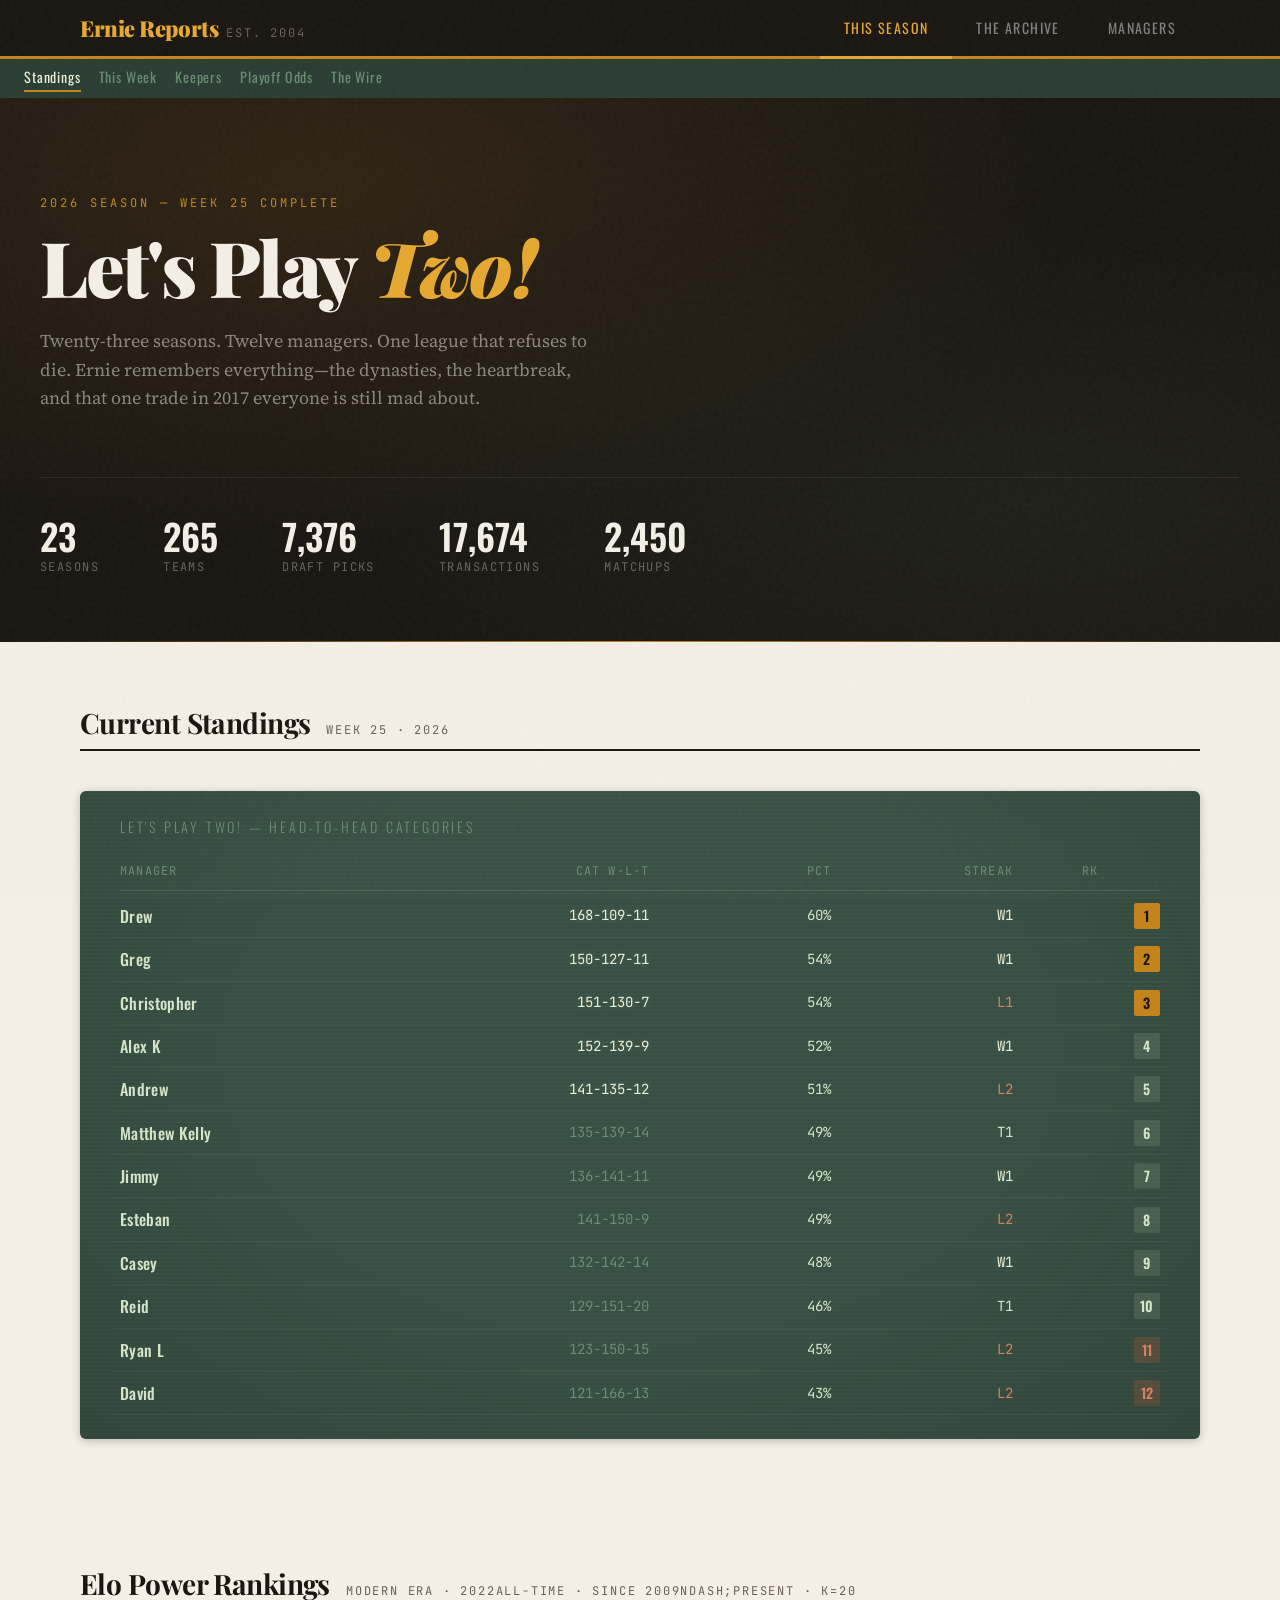
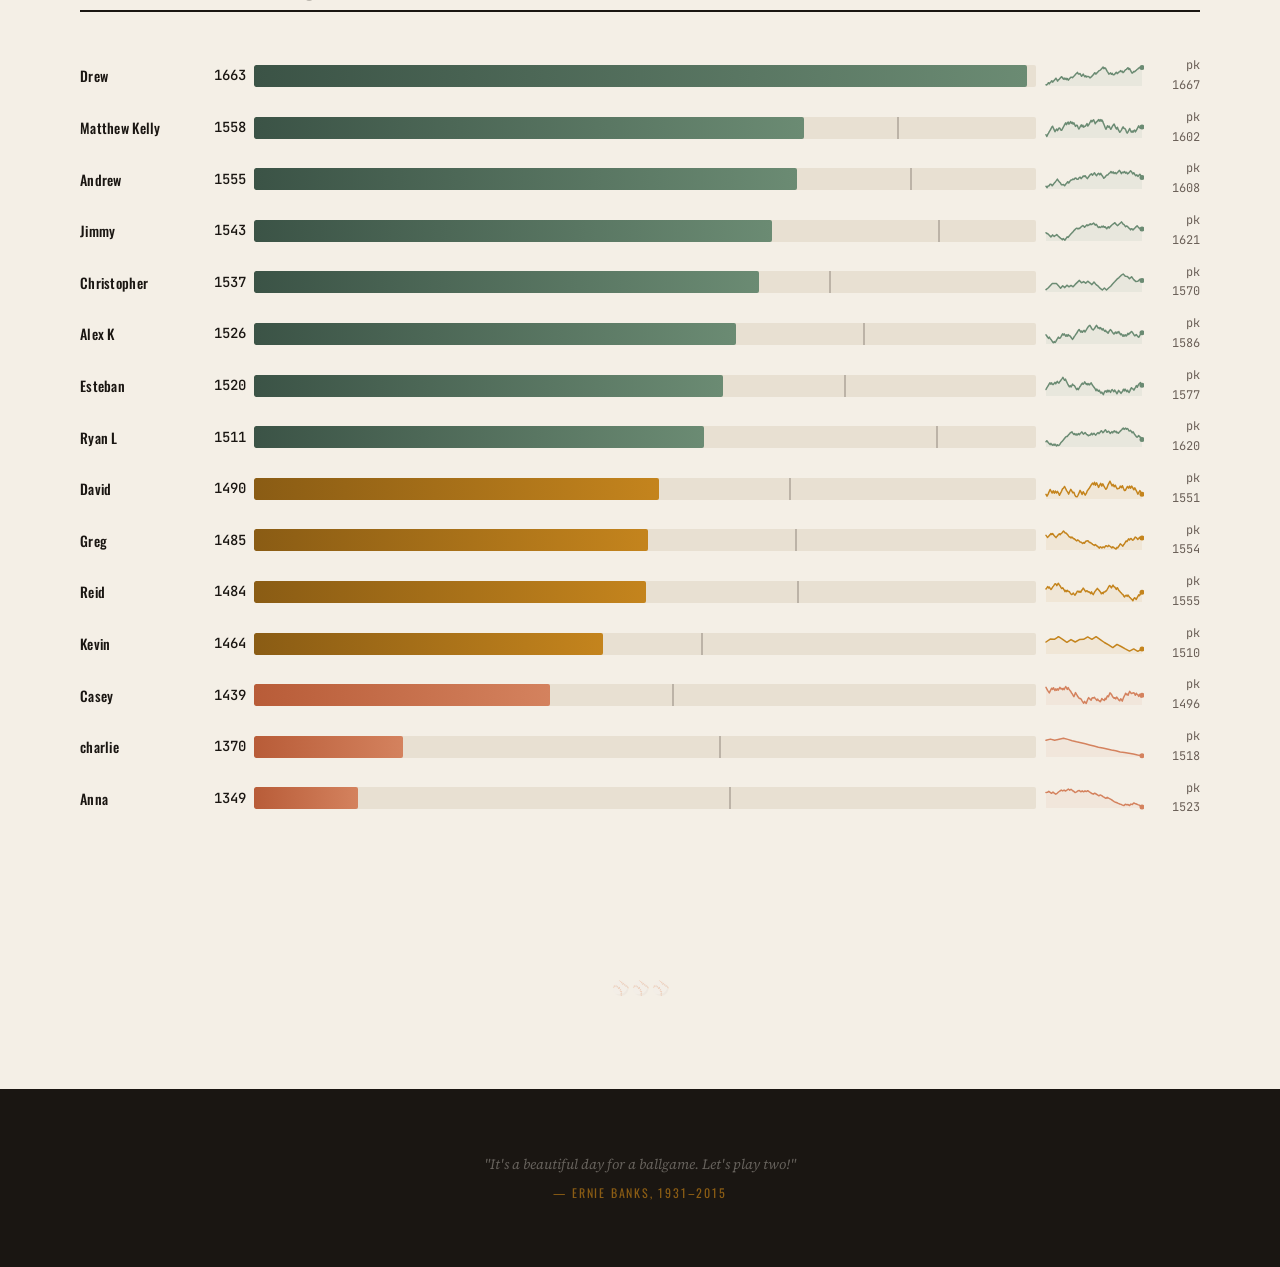
==== index.html @ 8040cefd "week 25 update — championship finale dispatch, final odds, keepers refresh Co-Authored-By: Claude Fa" ====
<!DOCTYPE html>
<html lang="en">
<head>
<meta charset="UTF-8">
<meta name="viewport" content="width=device-width, initial-scale=1.0">
<title>Ernie Reports — Let's Play Two!</title>
<meta name="description" content="Historical analytics and weekly coverage for the Let's Play Two! fantasy baseball league. Est. 2004.">

<!-- Fonts -->
<link rel="preconnect" href="https://fonts.googleapis.com">
<link rel="preconnect" href="https://fonts.gstatic.com" crossorigin>
<link href="https://fonts.googleapis.com/css2?family=Playfair+Display:ital,wght@0,400;0,700;0,900;1,400&family=Source+Serif+4:ital,opsz,wght@0,8..60,300;0,8..60,400;0,8..60,600;1,8..60,400&family=JetBrains+Mono:wght@300;400;500&family=Oswald:wght@300;400;500;600&display=swap" rel="stylesheet">

<!-- Styles -->
<link rel="stylesheet" href="src/css/tokens.css?v=202609202236">
<link rel="stylesheet" href="src/css/layout.css?v=202609202236">
<link rel="stylesheet" href="src/css/components.css?v=202609202236">

<!-- Data (auto-generated by: python -m src.cli export) -->
<script src="src/data/data.js?v=202609202236"></script>
<script src="src/data/keepers.js?v=202609202236"></script>
</head>
<body>

<!-- ════════════════════════════════════════════════════════
     NAVIGATION
     ════════════════════════════════════════════════════════ -->
<nav class="masthead">
  <div class="masthead-inner">
    <div class="masthead-brand">
      <span class="logo">Ernie Reports</span>
      <span class="byline">Est. 2004</span>
    </div>
    <div class="masthead-nav" id="section-nav">
      <a data-section="season" class="nav-section">This Season</a>
      <a data-section="archive" class="nav-section">The Archive</a>
      <a data-section="managers" class="nav-section">Managers</a>
    </div>
    <button class="hamburger" id="hamburger" aria-label="Menu">
      <span></span><span></span><span></span>
    </button>
  </div>
</nav>
<div class="subnav" id="subnav" style="background:var(--board-dark,#2A3D32);padding:6px 24px;display:flex;gap:18px;flex-wrap:wrap"></div>


<!-- ════════════════════════════════════════════════════════
     PAGE: HOME
     ════════════════════════════════════════════════════════ -->
<div id="page-home">

  <section class="hero">
    <div class="hero-inner">
      <div class="hero-eyebrow" id="hero-eyebrow">2026 Season</div>
      <h1 class="hero-title">Let's Play <em>Two!</em></h1>
      <p class="hero-subtitle">
        Twenty-three seasons. Twelve managers. One league that refuses to die.
        Ernie remembers everything&mdash;the dynasties, the heartbreak, and that
        one trade in 2017 everyone is still mad about.
      </p>
      <div class="hero-stats-strip">
        <div class="hero-stat">
          <div class="hero-stat-value" id="hero-stat-seasons">—</div>
          <div class="hero-stat-label">Seasons</div>
        </div>
        <div class="hero-stat">
          <div class="hero-stat-value" id="hero-stat-teams">—</div>
          <div class="hero-stat-label">Teams</div>
        </div>
        <div class="hero-stat">
          <div class="hero-stat-value" id="hero-stat-picks">—</div>
          <div class="hero-stat-label">Draft Picks</div>
        </div>
        <div class="hero-stat">
          <div class="hero-stat-value" id="hero-stat-txns">—</div>
          <div class="hero-stat-label">Transactions</div>
        </div>
        <div class="hero-stat">
          <div class="hero-stat-value" id="hero-stat-matchups">—</div>
          <div class="hero-stat-label">Matchups</div>
        </div>
      </div>
    </div>
  </section>

  <!-- Standings Scoreboard -->
  <section class="section animate-in">
    <div class="section-header">
      <h2 class="section-title">Current Standings</h2>
      <span class="section-subtitle" id="standings-subtitle">Loading...</span>
    </div>
    <div class="scoreboard">
      <div class="scoreboard-title">Let's Play Two! &mdash; Head-to-Head Categories</div>
      <div class="scoreboard-row cols-5 header">
        <span>Manager</span>
        <span style="text-align:right">Cat W-L-T</span>
        <span style="text-align:right">Pct</span>
        <span style="text-align:right">Streak</span>
        <span style="text-align:center">Rk</span>
      </div>
      <div id="standings-body"></div>
    </div>
  </section>

  <!-- Elo Power Rankings -->
  <section class="section animate-in">
    <div class="section-header">
      <h2 class="section-title">Elo Power Rankings</h2>
      <span class="section-subtitle">Modern Era &middot; 2022<span class="section-subtitle">All-Time &middot; Since 2009</span>ndash;Present &middot; K=20</span>
    </div>
    <div class="elo-timeline stagger" id="elo-body"></div>
  </section>

  <hr class="divider ornate">
</div>


<!-- ════════════════════════════════════════════════════════
     PAGE: MANAGERS
     ════════════════════════════════════════════════════════ -->
<div id="page-managers" style="display:none">
  <!-- rebuilt 2026-08: careers + rivalry grid, no composite grading -->
  <section class="section">
    <div class="section-header">
      <h2 class="section-title">Manager Profiles</h2>
      <span class="section-subtitle">Careers &amp; Rivalries &middot; Est. 2004</span>
    </div>
    <div class="manager-grid stagger" id="managers-grid"></div>
  </section>
</div>


<!-- ════════════════════════════════════════════════════════
     PAGE: MATCHUPS
     ════════════════════════════════════════════════════════ -->
<div id="page-keepers" style="display:none">
  <section class="section">
    <div class="section-header">
      <h2 class="section-title">Keeper Status</h2>
      <span class="section-subtitle" id="keepers-subtitle">2027 Outlook</span>
    </div>
    <p style="max-width:680px;color:var(--ink-muted);margin-bottom:var(--space-md)">
      Every rostered player's keeper contract for 2027 &mdash; price, origin, and the
      last year he can be kept. Rules: draft contracts run three years, in-season
      waiver claims one more year at the winning bid, and status travels with the
      player. <a id="keepers-download" href="downloads/LPT-Keeper-Status-2026.xlsx"
      style="color:var(--board)">Download the spreadsheet</a>.
    </p>
    <div id="keepers-filter" style="display:flex;gap:8px;flex-wrap:wrap;margin-bottom:var(--space-md)"></div>
    <div id="keepers-body"></div>
  </section>
</div>

<div id="page-matchups" style="display:none">
  <section class="section">
    <div class="section-header">
      <h2 class="section-title">Weekly Matchups</h2>
      <span class="section-subtitle" id="matchups-subtitle">Loading...</span>
    </div>
    <div class="matchup-stack" id="matchups-body"></div>
  </section>
</div>


<!-- ════════════════════════════════════════════════════════
     PAGE: DRAFT ROOM
     ════════════════════════════════════════════════════════ -->
<div id="page-draft" style="display:none">
  <section class="section">
    <div class="section-header">
      <h2 class="section-title">Draft Room</h2>
      <span class="section-subtitle">
        <select id="draft-year-select" style="font-family:var(--font-mono);font-size:var(--text-xs);
          background:var(--parchment);border:1px solid var(--parchment-deep);padding:2px 6px;
          border-radius:var(--radius);color:var(--ink-muted)"></select>
      </span>
    </div>
    <div id="draft-body"></div>
  </section>
</div>


<!-- ════════════════════════════════════════════════════════
     PAGE: SEASON REPLAY
     ════════════════════════════════════════════════════════ -->
<div id="page-replay" style="display:none">
  <section class="section">
    <div class="section-header">
      <h2 class="section-title">Season Replay</h2>
      <span class="section-subtitle">
        <select id="replay-year-select" style="font-family:var(--font-mono);font-size:var(--text-xs);
          background:var(--parchment);border:1px solid var(--parchment-deep);padding:2px 6px;
          border-radius:var(--radius);color:var(--ink-muted)"></select>
      </span>
    </div>

    <!-- Playback controls -->
    <div style="display:flex;align-items:center;gap:var(--space-md);margin-bottom:var(--space-lg)">
      <button id="replay-play" style="font-family:var(--font-stat);font-size:var(--text-sm);
        padding:var(--space-sm) var(--space-lg);background:var(--board);color:var(--board-text);
        border:none;border-radius:var(--radius);cursor:pointer;letter-spacing:0.05em">&#9654; Play</button>
      <button id="replay-reset" style="font-family:var(--font-stat);font-size:var(--text-sm);
        padding:var(--space-sm) var(--space-lg);background:var(--parchment-deep);color:var(--ink-muted);
        border:none;border-radius:var(--radius);cursor:pointer;letter-spacing:0.05em">&#8634; Reset</button>
      <span id="replay-week-label" style="font-family:var(--font-mono);font-size:var(--text-xs);color:var(--ink-muted)">Week 1</span>
      <div style="flex:1;height:4px;background:var(--parchment-deep);border-radius:99px;overflow:hidden">
        <div id="replay-progress" style="height:100%;width:0%;background:var(--amber);border-radius:99px;transition:width 0.3s ease"></div>
      </div>
    </div>

    <div id="replay-body"></div>
  </section>
</div>


<!-- ════════════════════════════════════════════════════════
     PAGE: POWER RANKINGS
     ════════════════════════════════════════════════════════ -->
<div id="page-power" style="display:none">
  <section class="section">
    <div class="section-header">
      <h2 class="section-title">Power Rankings</h2>
      <span class="section-subtitle">All-Time Composite</span>
    </div>
    <div class="two-col">
      <div id="power-body"></div>
      <div>
        <div class="scoreboard" style="position:sticky;top:80px" id="power-records-wrapper">
          <div class="scoreboard-title">All-Time Records</div>
          <div id="power-records"></div>
        </div>
      </div>
    </div>
  </section>
</div>


<!-- ════════════════════════════════════════════════════════
     PAGE: THE WIRE
     ════════════════════════════════════════════════════════ -->
<div id="page-wire" style="display:none">
  <section class="section">
    <div class="section-header">
      <h2 class="section-title">The Wire</h2>
      <span class="section-subtitle">Transaction Activity</span>
    </div>
    <div id="wire-body"></div>
  </section>
</div>


<!-- ════════════════════════════════════════════════════════
     PAGE: NEWSLETTER
     ════════════════════════════════════════════════════════ -->
<div id="page-newsletter" style="display:none">
  <section class="section">
    <div class="section-header">
      <h2 class="section-title">The Newsletter</h2>
      <span class="section-subtitle">Ernie's Column</span>
    </div>
    <div style="display:grid;grid-template-columns:220px 1fr;gap:var(--space-xl)">
      <!-- Archive sidebar -->
      <div style="border-right:1px solid var(--parchment-deep);padding-right:var(--space-md)">
        <div style="font-family:var(--font-mono);font-size:var(--text-xs);text-transform:uppercase;
          letter-spacing:0.15em;color:var(--ink-muted);margin-bottom:var(--space-md)">Archive</div>
        <div id="newsletter-list"></div>
      </div>
      <!-- Content -->
      <div class="newsletter-card" id="newsletter-content">
        <div style="padding:var(--space-xl);color:var(--ink-muted);font-style:italic">Select a newsletter...</div>
      </div>
    </div>
  </section>
</div>


<!-- ════════════════════════════════════════════════════════
     PAGE: HISTORY
     ════════════════════════════════════════════════════════ -->
<div id="page-odds" style="display:none">
  <section class="section">
    <div class="section-header">
      <h2 class="section-title">Playoff Odds</h2>
      <span class="section-subtitle">Model S &middot; 20,000 simulations weekly</span>
    </div>
    <p style="max-width:640px;color:var(--ink-muted);margin-bottom:var(--space-md)">
      Rest-of-season Monte Carlo: each week's odds are computed from what was knowable
      that week &mdash; records to date, the real remaining schedule, and team quality
      from weekly category performances. Click legend names to highlight teams; switch
      metrics for byes, the title, and the Last Derby.
    </p>
    <iframe src="playoff-odds.html" title="Interactive playoff odds chart"
      style="width:100%;height:720px;border:1px solid var(--parchment-deep);border-radius:8px;background:#fcfcfb"></iframe>
  </section>
</div>

<div id="page-records" style="display:none">
  <section class="section">
    <div class="section-header">
      <h2 class="section-title">Records &amp; Champions</h2>
      <span class="section-subtitle">The Permanent Ledger</span>
    </div>
    <div id="records-champions"></div>
    <div class="two-col" style="margin-top:var(--space-xl)">
      <div id="records-alltime"></div>
      <div id="records-titles"></div>
    </div>
  </section>
</div>

<div id="page-history" style="display:none">
  <section class="section">
    <div class="section-header">
      <h2 class="section-title">League History</h2>
      <span class="section-subtitle">The Complete Record</span>
    </div>
    <div class="two-col">
      <div class="timeline stagger" id="history-timeline"></div>
      <div>
        <div class="scoreboard" style="position:sticky;top:80px" id="history-champs"></div>
      </div>
    </div>
  </section>
</div>


<!-- ════════════════════════════════════════════════════════
     FOOTER
     ════════════════════════════════════════════════════════ -->
<footer class="site-footer">
  <p>"It's a beautiful day for a ballgame. Let's play two!"</p>
  <span class="attribution">&mdash; Ernie Banks, 1931&ndash;2015</span>
</footer>

<!-- App Script -->
<script src="src/js/app.js?v=202609202236"></script>

</body>
</html>
---- src/css/tokens.css ----
/* ═══════════════════════════════════════════════════════════
   ERNIE REPORTS — Design Tokens

   The Wrigley Scoreboard Green
   Real paint: Benjamin Moore SC-62 "Wrigley Field Green" #4b5a51
   Screen-optimized: slightly boosted saturation to capture
   the under-the-lights feeling while keeping the authentic
   grey-green warmth of aged steel panels in Chicago weather.
   ═══════════════════════════════════════════════════════════ */

:root {
  /* ── The Wrigley Scoreboard ─────────────────────────────
     These five values define the scoreboard component.
     Everything else in the palette orbits around them. */
  --board:         #3B5346;  /* the green — screen-corrected SC-62     */
  --board-dark:    #2A3D32;  /* deep panel shadow / borders            */
  --board-text:    #D4E4C8;  /* aged white number plates               */
  --board-bright:  #E8F0D8;  /* freshly hung numbers, catches light    */
  --board-dim:     #6B8B73;  /* faded numbers, inactive, labels        */

  /* ── Ambient Palette ────────────────────────────────────
     The press box around the scoreboard: warm wood, brass
     fixtures, aged paper, stadium-light amber.             */
  --ink:           #1A1612;  /* warm near-black (body text)            */
  --ink-soft:      #3D362E;  /* secondary text                         */
  --ink-muted:     #6B6058;  /* tertiary / captions                    */
  --parchment:     #F4EFE6;  /* page background (aged paper)           */
  --parchment-deep:#E8E0D2;  /* inset backgrounds / borders            */
  --chalk:         #FEFCF6;  /* card backgrounds (baseline chalk)      */
  --amber:         #C4841D;  /* primary accent — stadium lights        */
  --amber-glow:    #E6A830;  /* hover / active accent                  */
  --amber-dim:     #8A5C14;  /* muted accent / links                   */
  --grass:         #2D6B3F;  /* wins / positive — outfield grass       */
  --grass-light:   #4A9960;  /* lighter positive                       */
  --clay:          #B85C38;  /* losses / negative — warning track      */
  --clay-light:    #D4825E;  /* lighter negative                       */

  /* ── Shadows ────────────────────────────────────────────*/
  --shadow:        rgba(26, 22, 18, 0.10);
  --shadow-md:     rgba(26, 22, 18, 0.16);
  --shadow-deep:   rgba(26, 22, 18, 0.25);

  /* ── Typography ─────────────────────────────────────────
     Display:  Playfair Display — editorial headlines
     Stat:     Oswald — scoreboard numbers, rankings
     Body:     Source Serif 4 — readable prose
     Mono:     JetBrains Mono — labels, metadata, records   */
  --font-display:  'Playfair Display', Georgia, serif;
  --font-body:     'Source Serif 4', Georgia, serif;
  --font-stat:     'Oswald', 'Impact', sans-serif;
  --font-mono:     'JetBrains Mono', 'Menlo', monospace;

  /* ── Type Scale ─────────────────────────────────────────*/
  --text-xs:    0.75rem;    /* 12px  — fine print          */
  --text-sm:    0.875rem;   /* 14px  — captions, labels    */
  --text-base:  1rem;       /* 16px  — body text           */
  --text-lg:    1.125rem;   /* 18px  — lead paragraphs     */
  --text-xl:    1.375rem;   /* 22px  — card titles         */
  --text-2xl:   1.75rem;    /* 28px  — section headers     */
  --text-3xl:   2.25rem;    /* 36px  — page titles         */
  --text-4xl:   3rem;       /* 48px  — scores, big numbers */
  --text-5xl:   4rem;       /* 64px  — hero numbers        */
  --text-hero:  clamp(3rem, 6vw, 6rem);  /* responsive hero */

  /* ── Spacing ────────────────────────────────────────────*/
  --space-2xs:  0.125rem;   /* 2px   */
  --space-xs:   0.25rem;    /* 4px   */
  --space-sm:   0.5rem;     /* 8px   */
  --space-md:   1rem;       /* 16px  */
  --space-lg:   1.5rem;     /* 24px  */
  --space-xl:   2.5rem;     /* 40px  */
  --space-2xl:  4rem;       /* 64px  */
  --space-3xl:  6rem;       /* 96px  */

  /* ── Layout ─────────────────────────────────────────────*/
  --max-width:  1200px;
  --radius:     3px;
  --radius-lg:  6px;

  /* ── Transitions ────────────────────────────────────────*/
  --ease-out:   cubic-bezier(0.22, 1, 0.36, 1);
  --ease-snap:  cubic-bezier(0.5, 0, 0, 1);
  --duration:   0.25s;
  --duration-slow: 0.6s;
}
---- src/css/layout.css ----
/* ═══════════════════════════════════════════════════════════
   ERNIE REPORTS — Layout & Navigation
   ═══════════════════════════════════════════════════════════ */

/* ── RESET ────────────────────────────────────────────────*/
*, *::before, *::after { box-sizing: border-box; margin: 0; padding: 0; }

html {
  scroll-behavior: smooth;
  -webkit-font-smoothing: antialiased;
  -moz-osx-font-smoothing: grayscale;
}

body {
  font-family: var(--font-body);
  font-size: var(--text-base);
  font-optical-sizing: auto;
  line-height: 1.65;
  color: var(--ink);
  background: var(--parchment);
  overflow-x: hidden;
}

/* Paper grain texture overlay */
body::before {
  content: '';
  position: fixed;
  inset: 0;
  background-image: url("data:image/svg+xml,%3Csvg viewBox='0 0 256 256' xmlns='http://www.w3.org/2000/svg'%3E%3Cfilter id='n'%3E%3CfeTurbulence type='fractalNoise' baseFrequency='0.85' numOctaves='4' stitchTiles='stitch'/%3E%3C/filter%3E%3Crect width='100%25' height='100%25' filter='url(%23n)' opacity='0.035'/%3E%3C/svg%3E");
  pointer-events: none;
  z-index: 9999;
}

::selection { background: var(--amber); color: var(--chalk); }

a { color: var(--amber-dim); text-decoration: none; }
a:hover { color: var(--amber); }


/* ── MASTHEAD ─────────────────────────────────────────────
   Sticky top nav. Dark bar with amber accent underline.   */

.masthead {
  position: sticky;
  top: 0;
  z-index: 100;
  background: var(--ink);
  border-bottom: 3px solid var(--amber);
}

.masthead-inner {
  max-width: var(--max-width);
  margin: 0 auto;
  padding: 0 var(--space-xl);
  display: flex;
  align-items: center;
  justify-content: space-between;
  height: 56px;
}

.masthead-brand {
  display: flex;
  align-items: baseline;
  gap: var(--space-sm);
}

.masthead-brand .logo {
  font-family: var(--font-display);
  font-weight: 900;
  font-size: var(--text-xl);
  color: var(--amber-glow);
  letter-spacing: -0.02em;
}

.masthead-brand .byline {
  font-family: var(--font-mono);
  font-size: var(--text-xs);
  color: var(--ink-muted);
  text-transform: uppercase;
  letter-spacing: 0.15em;
}

.masthead-nav {
  display: flex;
  gap: 0;
  height: 100%;
}

.masthead-nav a {
  display: flex;
  align-items: center;
  padding: 0 var(--space-lg);
  font-family: var(--font-stat);
  font-size: var(--text-sm);
  font-weight: 400;
  text-transform: uppercase;
  letter-spacing: 0.1em;
  color: rgba(255,255,255,0.45);
  border-bottom: 3px solid transparent;
  margin-bottom: -3px;
  transition: color var(--duration) ease,
              border-color var(--duration) ease;
  cursor: pointer;
  user-select: none;
}

.masthead-nav a:hover { color: rgba(255,255,255,0.8); }

.masthead-nav a.active {
  color: var(--amber-glow);
  border-bottom-color: var(--amber-glow);
}

/* League pills */
.league-toggle {
  display: flex;
  gap: 6px;
}

.league-pill {
  font-family: var(--font-mono);
  font-size: var(--text-xs);
  padding: 4px 10px;
  background: rgba(255,255,255,0.06);
  color: rgba(255,255,255,0.5);
  border: 1px solid rgba(255,255,255,0.08);
  border-radius: 99px;
  cursor: pointer;
  transition: all var(--duration) ease;
  user-select: none;
}

.league-pill:hover {
  background: rgba(255,255,255,0.12);
  color: var(--chalk);
}

.league-pill.active {
  background: var(--amber-dim);
  color: var(--amber-glow);
  border-color: var(--amber);
}


/* ── HERO ─────────────────────────────────────────────────
   Full-width dark banner. Stadium-light radial gradients.  */

.hero {
  position: relative;
  background: var(--ink);
  overflow: hidden;
  padding: var(--space-3xl) var(--space-xl) var(--space-2xl);
}

/* Stadium light glow */
.hero::before {
  content: '';
  position: absolute;
  inset: 0;
  background:
    radial-gradient(ellipse at 25% 15%, rgba(196, 132, 29, 0.12) 0%, transparent 55%),
    radial-gradient(ellipse at 80% 75%, rgba(59, 83, 70, 0.15) 0%, transparent 50%);
}

/* Bottom accent line */
.hero::after {
  content: '';
  position: absolute;
  bottom: 0; left: 0; right: 0;
  height: 1px;
  background: linear-gradient(90deg, transparent, var(--amber), transparent);
}

.hero-inner {
  position: relative;
  max-width: var(--max-width);
  margin: 0 auto;
}

.hero-eyebrow {
  font-family: var(--font-mono);
  font-size: var(--text-xs);
  text-transform: uppercase;
  letter-spacing: 0.25em;
  color: var(--amber);
  margin-bottom: var(--space-md);
}

.hero-title {
  font-family: var(--font-display);
  font-size: var(--text-hero);
  font-weight: 900;
  color: var(--parchment);
  line-height: 0.95;
  letter-spacing: -0.03em;
  margin-bottom: var(--space-lg);
}

.hero-title em {
  font-style: italic;
  color: var(--amber-glow);
}

.hero-subtitle {
  font-family: var(--font-body);
  font-size: var(--text-lg);
  color: rgba(244, 239, 230, 0.5);
  max-width: 560px;
  line-height: 1.6;
}

.hero-stats-strip {
  display: flex;
  gap: var(--space-2xl);
  margin-top: var(--space-2xl);
  padding-top: var(--space-xl);
  border-top: 1px solid rgba(255,255,255,0.07);
}

.hero-stat-value {
  font-family: var(--font-stat);
  font-size: var(--text-3xl);
  font-weight: 600;
  color: var(--parchment);
  line-height: 1;
}

.hero-stat-label {
  font-family: var(--font-mono);
  font-size: var(--text-xs);
  color: rgba(244, 239, 230, 0.35);
  text-transform: uppercase;
  letter-spacing: 0.12em;
  margin-top: var(--space-xs);
}


/* ── SECTIONS ─────────────────────────────────────────────*/

.section {
  max-width: var(--max-width);
  margin: 0 auto;
  padding: var(--space-2xl) var(--space-xl);
}

.section-header {
  display: flex;
  align-items: baseline;
  gap: var(--space-md);
  margin-bottom: var(--space-xl);
  border-bottom: 2px solid var(--ink);
  padding-bottom: var(--space-sm);
}

.section-title {
  font-family: var(--font-display);
  font-size: var(--text-2xl);
  font-weight: 700;
  letter-spacing: -0.02em;
  line-height: 1.2;
}

.section-subtitle {
  font-family: var(--font-mono);
  font-size: var(--text-xs);
  color: var(--ink-muted);
  text-transform: uppercase;
  letter-spacing: 0.15em;
}


/* ── TWO COLUMN LAYOUT ───────────────────────────────────*/

.two-col {
  display: grid;
  grid-template-columns: 1fr 1fr;
  gap: var(--space-xl);
}


/* ── DIVIDERS ─────────────────────────────────────────────*/

.divider {
  border: none;
  height: 1px;
  background: var(--parchment-deep);
  margin: var(--space-2xl) auto;
  max-width: var(--max-width);
}

.divider.ornate {
  height: auto;
  background: none;
  text-align: center;
  padding: var(--space-lg) 0;
}

.divider.ornate::before {
  content: '⚾  ⚾  ⚾';
  font-size: var(--text-sm);
  opacity: 0.2;
}


/* ── FOOTER ───────────────────────────────────────────────*/

.site-footer {
  background: var(--ink);
  padding: var(--space-2xl) var(--space-xl);
  text-align: center;
}

.site-footer p {
  font-family: var(--font-body);
  font-style: italic;
  color: rgba(244, 239, 230, 0.35);
  font-size: var(--text-sm);
  max-width: 500px;
  margin: 0 auto;
  line-height: 1.6;
}

.site-footer .attribution {
  font-family: var(--font-stat);
  font-style: normal;
  font-size: var(--text-xs);
  text-transform: uppercase;
  letter-spacing: 0.15em;
  color: var(--amber-dim);
  margin-top: var(--space-sm);
  display: block;
}


/* ── ANIMATIONS ───────────────────────────────────────────*/

@keyframes fadeSlideUp {
  from { opacity: 0; transform: translateY(16px); }
  to   { opacity: 1; transform: translateY(0); }
}

.animate-in {
  opacity: 0;
  transform: translateY(20px);
  transition: all var(--duration-slow) var(--ease-out);
}

.animate-in.visible {
  opacity: 1;
  transform: translateY(0);
}

/* Stagger children on scroll-in */
.stagger > * {
  opacity: 0;
  transform: translateY(12px);
  transition: all 0.5s var(--ease-out);
}

.stagger.visible > * { opacity: 1; transform: translateY(0); }
.stagger.visible > *:nth-child(1)  { transition-delay: 0.04s; }
.stagger.visible > *:nth-child(2)  { transition-delay: 0.08s; }
.stagger.visible > *:nth-child(3)  { transition-delay: 0.12s; }
.stagger.visible > *:nth-child(4)  { transition-delay: 0.16s; }
.stagger.visible > *:nth-child(5)  { transition-delay: 0.20s; }
.stagger.visible > *:nth-child(6)  { transition-delay: 0.24s; }
.stagger.visible > *:nth-child(7)  { transition-delay: 0.28s; }
.stagger.visible > *:nth-child(8)  { transition-delay: 0.32s; }
.stagger.visible > *:nth-child(9)  { transition-delay: 0.36s; }
.stagger.visible > *:nth-child(10) { transition-delay: 0.40s; }
.stagger.visible > *:nth-child(11) { transition-delay: 0.44s; }
.stagger.visible > *:nth-child(12) { transition-delay: 0.48s; }

/* Hero-specific entrance */
.hero .hero-eyebrow  { opacity: 0; animation: fadeSlideUp var(--duration-slow) ease 0.1s forwards; }
.hero .hero-title    { opacity: 0; animation: fadeSlideUp var(--duration-slow) ease 0.2s forwards; }
.hero .hero-subtitle { opacity: 0; animation: fadeSlideUp var(--duration-slow) ease 0.3s forwards; }
.hero .hero-stats-strip { opacity: 0; animation: fadeSlideUp var(--duration-slow) ease 0.45s forwards; }


/* ── MOBILE HAMBURGER MENU ─────────────────────────────────*/

.hamburger {
  display: none;
  background: none;
  border: none;
  cursor: pointer;
  padding: var(--space-sm);
  flex-direction: column;
  gap: 4px;
}

.hamburger span {
  display: block;
  width: 20px;
  height: 2px;
  background: rgba(255,255,255,0.7);
  border-radius: 1px;
  transition: all 0.3s ease;
}

.hamburger.open span:nth-child(1) { transform: rotate(45deg) translate(4px, 4px); }
.hamburger.open span:nth-child(2) { opacity: 0; }
.hamburger.open span:nth-child(3) { transform: rotate(-45deg) translate(4px, -4px); }

@media (max-width: 900px) {
  .hamburger { display: flex; }
  .league-toggle { display: none; }

  .masthead-nav {
    display: none;
    position: absolute;
    top: 56px;
    left: 0; right: 0;
    background: var(--ink);
    flex-direction: column;
    border-bottom: 3px solid var(--amber);
    padding: var(--space-sm) 0;
    box-shadow: 0 8px 24px var(--shadow-deep);
  }

  .masthead-nav.open { display: flex; }

  .masthead-nav a {
    height: auto;
    padding: var(--space-sm) var(--space-xl);
    border-bottom: none;
    margin-bottom: 0;
  }

  .masthead-nav a.active {
    border-bottom: none;
    background: rgba(196, 132, 29, 0.1);
  }
}


/* ── RESPONSIVE ───────────────────────────────────────────*/

@media (max-width: 900px) {
  .two-col { grid-template-columns: 1fr; }
  .hero-stats-strip { flex-wrap: wrap; gap: var(--space-lg); }
}

@media (max-width: 768px) {
  .masthead-inner { padding: 0 var(--space-md); }
  .masthead-brand .byline { display: none; }

  .section { padding: var(--space-xl) var(--space-md); }

  .manager-grid { grid-template-columns: 1fr; }

  .matchup-card-main {
    grid-template-columns: 1fr;
    gap: var(--space-md);
    text-align: center;
  }
  .matchup-team.away { text-align: center; align-items: center; }
  .matchup-score { justify-content: center; }
  .matchup-score-num { font-size: var(--text-2xl); }
}
---- src/css/components.css ----
/* ═══════════════════════════════════════════════════════════
   ERNIE REPORTS — Component Styles

   Reusable building blocks: scoreboard, manager cards,
   matchup cards, newsletter reader, timeline, Elo bars.
   ═══════════════════════════════════════════════════════════ */

/* ── SCOREBOARD ───────────────────────────────────────────
   The green board. The heart of the whole aesthetic.
   Based on the Wrigley hand-operated scoreboard:
   steel panels, hand-hung number plates, scanlines
   from the riveted panel seams.                           */

.scoreboard {
  background: var(--board);
  border-radius: var(--radius-lg);
  padding: var(--space-lg) var(--space-xl);
  box-shadow:
    0 1px 0 rgba(255,255,255,0.04) inset,
    0 2px 8px var(--shadow-deep);
  position: relative;
  overflow: hidden;
}

/* Scanline texture — the horizontal seams between panels */
.scoreboard::before {
  content: '';
  position: absolute;
  inset: 0;
  background:
    repeating-linear-gradient(
      0deg,
      transparent,
      transparent 2px,
      rgba(0,0,0,0.06) 2px,
      rgba(0,0,0,0.06) 4px
    );
  pointer-events: none;
}

/* Subtle vignette — darker at edges like a real board */
.scoreboard::after {
  content: '';
  position: absolute;
  inset: 0;
  background: radial-gradient(
    ellipse at 50% 40%,
    transparent 50%,
    rgba(0,0,0,0.12) 100%
  );
  pointer-events: none;
}

.scoreboard-title {
  font-family: var(--font-stat);
  font-size: var(--text-sm);
  font-weight: 300;
  text-transform: uppercase;
  letter-spacing: 0.2em;
  color: var(--board-dim);
  margin-bottom: var(--space-md);
  position: relative;
  z-index: 1;
}

.scoreboard-row {
  display: grid;
  gap: var(--space-sm);
  padding: var(--space-sm) 0;
  border-bottom: 1px solid rgba(212, 228, 200, 0.06);
  position: relative;
  z-index: 1;
  align-items: center;
}

.scoreboard-row:last-child { border-bottom: none; }

/* Default 5-column grid for standings */
.scoreboard-row.cols-5 {
  grid-template-columns: 2fr repeat(3, 1fr) 0.8fr;
}

/* Interactive rows — hover glow, click for detail */
.scoreboard-row.interactive {
  cursor: pointer;
  transition: background 0.15s ease;
  border-radius: 2px;
  margin: 0 calc(-1 * var(--space-sm));
  padding-left: var(--space-sm);
  padding-right: var(--space-sm);
}

.scoreboard-row.interactive:hover {
  background: rgba(212, 228, 200, 0.06);
}

.scoreboard-row.interactive.expanded {
  background: rgba(212, 228, 200, 0.08);
}

/* Expandable detail row beneath a scoreboard row */
.sb-detail {
  position: relative;
  z-index: 1;
  overflow: hidden;
  max-height: 0;
  opacity: 0;
  transition: max-height 0.35s var(--ease-out), opacity 0.25s ease, padding 0.25s ease;
  padding: 0 var(--space-sm);
  font-family: var(--font-mono);
  font-size: var(--text-xs);
  color: var(--board-dim);
}

.sb-detail.open {
  max-height: 200px;
  opacity: 1;
  padding: var(--space-sm);
  border-bottom: 1px solid rgba(212, 228, 200, 0.08);
}

.sb-detail-inner {
  display: flex;
  gap: var(--space-lg);
  flex-wrap: wrap;
}

.sb-detail-stat {
  display: flex;
  flex-direction: column;
  gap: 1px;
}

.sb-detail-stat-label {
  font-size: 0.6rem;
  text-transform: uppercase;
  letter-spacing: 0.1em;
  color: var(--board-dim);
}

.sb-detail-stat-val {
  color: var(--board-text);
  font-size: var(--text-sm);
}

.scoreboard-row.header {
  font-family: var(--font-mono);
  font-size: var(--text-xs);
  color: var(--board-dim);
  text-transform: uppercase;
  letter-spacing: 0.1em;
  border-bottom-color: rgba(212, 228, 200, 0.12);
  padding-bottom: var(--space-sm);
  margin-bottom: var(--space-xs);
}

.sb-name {
  font-family: var(--font-stat);
  font-size: var(--text-base);
  font-weight: 500;
  color: var(--board-text);
  letter-spacing: 0.02em;
}

.sb-val {
  font-family: var(--font-mono);
  font-size: var(--text-sm);
  color: var(--board-text);
  text-align: right;
}

.sb-val.bright {
  color: var(--board-bright);
  text-shadow: 0 0 10px rgba(232, 240, 216, 0.2);
}

.sb-val.dim {
  color: var(--board-dim);
}

.sb-val.loss {
  color: var(--clay-light);
}

.sb-val.streak-w {
  color: var(--board-bright);
  text-shadow: 0 0 8px rgba(232, 240, 216, 0.15);
}

.sb-val.streak-l {
  color: var(--clay-light);
}

/* Rank badges */
.sb-rank {
  font-family: var(--font-stat);
  font-size: var(--text-sm);
  font-weight: 600;
  text-align: center;
  width: 26px;
  height: 26px;
  line-height: 26px;
  border-radius: 2px;
  display: inline-block;
}

.sb-rank.top    { background: var(--amber); color: var(--ink); }
.sb-rank.mid    { background: rgba(212, 228, 200, 0.12); color: var(--board-text); }
.sb-rank.bottom { background: rgba(184, 92, 56, 0.25); color: var(--clay-light); }


/* ── MANAGER CARDS ────────────────────────────────────────
   Baseball-card-style scouting reports. Dark header (the
   card top with name/meta), light body (stats/bars/prose). */

.manager-grid {
  display: grid;
  grid-template-columns: repeat(auto-fill, minmax(340px, 1fr));
  gap: var(--space-lg);
}

.manager-card {
  background: var(--chalk);
  border: 1px solid var(--parchment-deep);
  border-radius: var(--radius-lg);
  overflow: hidden;
  transition: border-color var(--duration) ease,
              box-shadow var(--duration-slow) var(--ease-out),
              transform var(--duration) ease;
  cursor: pointer;
}

.manager-card:hover {
  border-color: var(--amber);
  box-shadow: 0 8px 32px var(--shadow);
  transform: translateY(-2px);
}

.manager-card-header {
  background: var(--ink);
  padding: var(--space-lg) var(--space-lg) var(--space-md);
  position: relative;
}

/* Stitching accent below header — like the stitches on a ball */
.manager-card-header::after {
  content: '';
  position: absolute;
  bottom: -4px;
  left: var(--space-lg);
  right: var(--space-lg);
  height: 4px;
  background: repeating-linear-gradient(
    90deg,
    var(--amber) 0px,
    var(--amber) 6px,
    transparent 6px,
    transparent 10px
  );
}

.manager-card-rank {
  position: absolute;
  top: var(--space-sm);
  right: var(--space-lg);
  font-family: var(--font-stat);
  font-size: var(--text-4xl);
  font-weight: 600;
  color: rgba(255,255,255,0.06);
  line-height: 1;
}

.manager-card-name {
  font-family: var(--font-display);
  font-size: var(--text-xl);
  font-weight: 700;
  color: var(--parchment);
}

.manager-card-meta {
  font-family: var(--font-mono);
  font-size: var(--text-xs);
  color: var(--amber);
  letter-spacing: 0.06em;
  margin-top: 2px;
}

.manager-card-body {
  padding: var(--space-lg);
}

.manager-card-stats {
  display: grid;
  grid-template-columns: repeat(3, 1fr);
  gap: var(--space-md);
  margin-bottom: var(--space-md);
}

.mc-stat { text-align: center; }

.mc-stat-val {
  font-family: var(--font-stat);
  font-size: var(--text-xl);
  font-weight: 500;
  color: var(--ink);
  line-height: 1.2;
}

.mc-stat-label {
  font-family: var(--font-mono);
  font-size: 0.65rem;
  text-transform: uppercase;
  letter-spacing: 0.1em;
  color: var(--ink-muted);
}

/* Quality bars */
.quality-bar-label {
  font-family: var(--font-mono);
  font-size: var(--text-xs);
  color: var(--ink-muted);
  margin-bottom: 3px;
}

.quality-bar-label:not(:first-of-type) { margin-top: var(--space-sm); }

.quality-bar {
  height: 5px;
  background: var(--parchment-deep);
  border-radius: 99px;
  overflow: hidden;
}

.quality-bar-fill {
  height: 100%;
  border-radius: 99px;
  transition: width 1s var(--ease-out);
}

.quality-bar-fill.draft   { background: var(--grass); }
.quality-bar-fill.mgmt    { background: var(--amber); }
.quality-bar-fill.keeper  { background: var(--clay); }

.manager-card-scouting {
  font-family: var(--font-body);
  font-style: italic;
  font-size: var(--text-sm);
  color: var(--ink-muted);
  line-height: 1.55;
  border-top: 1px solid var(--parchment-deep);
  padding-top: var(--space-md);
  margin-top: var(--space-md);
}


/* ── MATCHUP CARDS ────────────────────────────────────────
   Weekly head-to-head results. Two teams flanking a score.
   Category pip strip shows the W/L/T per category at a
   glance — green/red/grey, one pip per category.          */

.matchup-stack {
  display: flex;
  flex-direction: column;
  gap: var(--space-lg);
}

.matchup-card {
  background: var(--chalk);
  border: 1px solid var(--parchment-deep);
  border-radius: var(--radius-lg);
  overflow: hidden;
  transition: border-color var(--duration) ease;
}

.matchup-card:hover { border-color: var(--amber); }

.matchup-card-main {
  display: grid;
  grid-template-columns: 1fr auto 1fr;
  align-items: center;
  padding: var(--space-lg) var(--space-xl);
  gap: var(--space-xl);
}

.matchup-team { display: flex; flex-direction: column; }
.matchup-team.away { text-align: right; align-items: flex-end; }

.matchup-team-name {
  font-family: var(--font-display);
  font-size: var(--text-xl);
  font-weight: 700;
  color: var(--ink);
  line-height: 1.2;
}

.matchup-team-record {
  font-family: var(--font-mono);
  font-size: var(--text-xs);
  color: var(--ink-muted);
  letter-spacing: 0.04em;
}

.matchup-score {
  display: flex;
  align-items: center;
  gap: var(--space-md);
}

.matchup-score-num {
  font-family: var(--font-stat);
  font-size: var(--text-4xl);
  font-weight: 600;
  line-height: 1;
  min-width: 44px;
  text-align: center;
}

.matchup-score-num.winner { color: var(--grass); }
.matchup-score-num.loser  { color: var(--ink-muted); }
.matchup-score-num.tied   { color: var(--amber); }

.matchup-score-divider {
  font-family: var(--font-stat);
  font-size: var(--text-lg);
  color: var(--parchment-deep);
}

/* Category pip strip — 12 pips for 12 scored categories */
.matchup-categories {
  display: flex;
  gap: 2px;
  padding: 0 var(--space-xl) var(--space-md);
}

.cat-pip {
  flex: 1;
  height: 4px;
  border-radius: 99px;
  transition: opacity var(--duration) ease;
}

.cat-pip.home { background: var(--grass); }
.cat-pip.away { background: var(--clay); }
.cat-pip.tied { background: var(--parchment-deep); }

/* Category detail footer */
.matchup-detail {
  background: var(--parchment);
  padding: var(--space-sm) var(--space-xl);
  display: flex;
  flex-wrap: wrap;
  gap: var(--space-sm) var(--space-xl);
  font-family: var(--font-mono);
  font-size: var(--text-xs);
  color: var(--ink-muted);
  border-top: 1px solid var(--parchment-deep);
}

.matchup-detail-label {
  color: var(--ink-soft);
  font-weight: 500;
}

/* Click-to-expand toggle */
.matchup-card { cursor: pointer; }

.matchup-card .matchup-expand-hint {
  font-family: var(--font-mono);
  font-size: var(--text-xs);
  color: var(--ink-muted);
  text-align: center;
  padding: 0 0 var(--space-sm);
  opacity: 0;
  transition: opacity 0.15s ease;
}

.matchup-card:hover .matchup-expand-hint { opacity: 1; }

/* Expandable stat comparison table */
.matchup-stat-table {
  max-height: 0;
  overflow: hidden;
  transition: max-height 0.4s var(--ease-out);
  border-top: 1px solid var(--parchment-deep);
}

.matchup-card.expanded .matchup-stat-table {
  max-height: 500px;
}

.matchup-stat-grid {
  display: grid;
  grid-template-columns: 1fr 70px 70px;
  padding: var(--space-sm) var(--space-xl);
  font-family: var(--font-mono);
  font-size: var(--text-xs);
}

.matchup-stat-grid.stat-header {
  color: var(--ink-muted);
  text-transform: uppercase;
  letter-spacing: 0.08em;
  border-bottom: 1px solid var(--parchment-deep);
  padding-bottom: var(--space-xs);
}

.matchup-stat-grid .stat-cat {
  font-family: var(--font-stat);
  font-size: var(--text-sm);
  color: var(--ink-soft);
  padding: 3px 0;
}

.matchup-stat-grid .stat-val {
  text-align: right;
  padding: 3px 0;
  color: var(--ink-muted);
}

.matchup-stat-grid .stat-val.won {
  color: var(--grass);
  font-weight: 500;
}

.matchup-stat-grid .stat-val.lost {
  color: var(--clay);
}


/* ── NEWSLETTER READER ────────────────────────────────────
   Editorial magazine layout for Ernie's weekly column.
   Drop caps, pull quotes, proper typographic hierarchy.   */

.newsletter-card {
  background: var(--chalk);
  border: 1px solid var(--parchment-deep);
  border-radius: var(--radius-lg);
  max-width: 700px;
  margin: 0 auto;
}

.newsletter-header {
  padding: var(--space-2xl) var(--space-2xl) var(--space-xl);
  border-bottom: 3px double var(--ink);
}

.newsletter-edition {
  font-family: var(--font-mono);
  font-size: var(--text-xs);
  text-transform: uppercase;
  letter-spacing: 0.2em;
  color: var(--amber);
  margin-bottom: var(--space-sm);
}

.newsletter-headline {
  font-family: var(--font-display);
  font-size: var(--text-3xl);
  font-weight: 900;
  line-height: 1.1;
  letter-spacing: -0.02em;
  color: var(--ink);
}

.newsletter-body {
  padding: var(--space-xl) var(--space-2xl) var(--space-2xl);
  font-size: var(--text-base);
  line-height: 1.75;
  color: var(--ink-soft);
}

.newsletter-body p { margin-bottom: var(--space-md); }

.newsletter-body .dropcap::first-letter {
  font-family: var(--font-display);
  font-weight: 900;
  font-size: 3.5em;
  float: left;
  line-height: 0.8;
  margin-right: 0.08em;
  margin-top: 0.05em;
  color: var(--ink);
}

.newsletter-pull-quote {
  font-family: var(--font-display);
  font-style: italic;
  font-size: var(--text-xl);
  color: var(--ink);
  border-left: 4px solid var(--amber);
  padding: var(--space-md) var(--space-lg);
  margin: var(--space-xl) 0;
  line-height: 1.4;
}


/* ── ELO BAR CHART ────────────────────────────────────────
   Horizontal bars with peak markers. The peak marker is a
   thin vertical line showing historical best.             */

.elo-timeline {
  display: flex;
  flex-direction: column;
  gap: var(--space-xs);
}

.elo-row {
  display: grid;
  grid-template-columns: 110px 48px 1fr 100px 48px;
  align-items: center;
  gap: var(--space-sm);
  padding: var(--space-xs) 0;
}

/* Sparkline SVG */
.elo-sparkline {
  height: 24px;
  width: 100%;
}

.elo-sparkline polyline {
  fill: none;
  stroke-width: 1.5;
  stroke-linecap: round;
  stroke-linejoin: round;
}

.elo-sparkline .spark-area {
  stroke: none;
  opacity: 0.08;
}

.elo-sparkline circle {
  r: 2.5;
}

.elo-name {
  font-family: var(--font-stat);
  font-size: var(--text-sm);
  font-weight: 500;
  color: var(--ink);
  letter-spacing: 0.02em;
  white-space: nowrap;
  overflow: hidden;
  text-overflow: ellipsis;
}

.elo-current {
  font-family: var(--font-mono);
  font-size: var(--text-sm);
  font-weight: 500;
  color: var(--ink);
  text-align: right;
}

.elo-peak {
  font-family: var(--font-mono);
  font-size: var(--text-xs);
  color: var(--ink-muted);
  text-align: right;
}

.elo-bar-track {
  height: 22px;
  background: var(--parchment-deep);
  border-radius: 2px;
  position: relative;
  overflow: hidden;
}

.elo-bar-fill {
  position: absolute;
  left: 0; top: 0; bottom: 0;
  border-radius: 2px;
  transition: width 1.2s var(--ease-out);
}

.elo-bar-peak {
  position: absolute;
  top: 0; bottom: 0;
  width: 2px;
  background: var(--ink-muted);
  opacity: 0.35;
}


/* ── TIMELINE ─────────────────────────────────────────────
   Vertical timeline for league history. Left rail with
   nodes, content to the right.                            */

.timeline {
  position: relative;
  padding-left: var(--space-2xl);
}

.timeline::before {
  content: '';
  position: absolute;
  left: 10px;
  top: 0;
  bottom: 0;
  width: 2px;
  background: var(--parchment-deep);
}

.timeline-node {
  position: relative;
  padding-bottom: var(--space-xl);
}

.timeline-node::before {
  content: '';
  position: absolute;
  left: calc(-1 * var(--space-2xl) + 6px);
  top: 6px;
  width: 10px;
  height: 10px;
  border-radius: 50%;
  background: var(--parchment-deep);
  border: 2px solid var(--parchment);
  transition: all var(--duration) ease;
}

.timeline-node.active::before {
  background: var(--amber);
  box-shadow: 0 0 0 4px rgba(196, 132, 29, 0.2);
}

.timeline-year {
  font-family: var(--font-stat);
  font-size: var(--text-sm);
  font-weight: 500;
  color: var(--ink-muted);
  letter-spacing: 0.05em;
}

.timeline-node.active .timeline-year { color: var(--amber); }

.timeline-event {
  font-family: var(--font-body);
  font-size: var(--text-sm);
  color: var(--ink-soft);
  margin-top: var(--space-xs);
  line-height: 1.5;
}

.timeline-champ {
  font-family: var(--font-display);
  font-weight: 700;
  color: var(--ink);
}
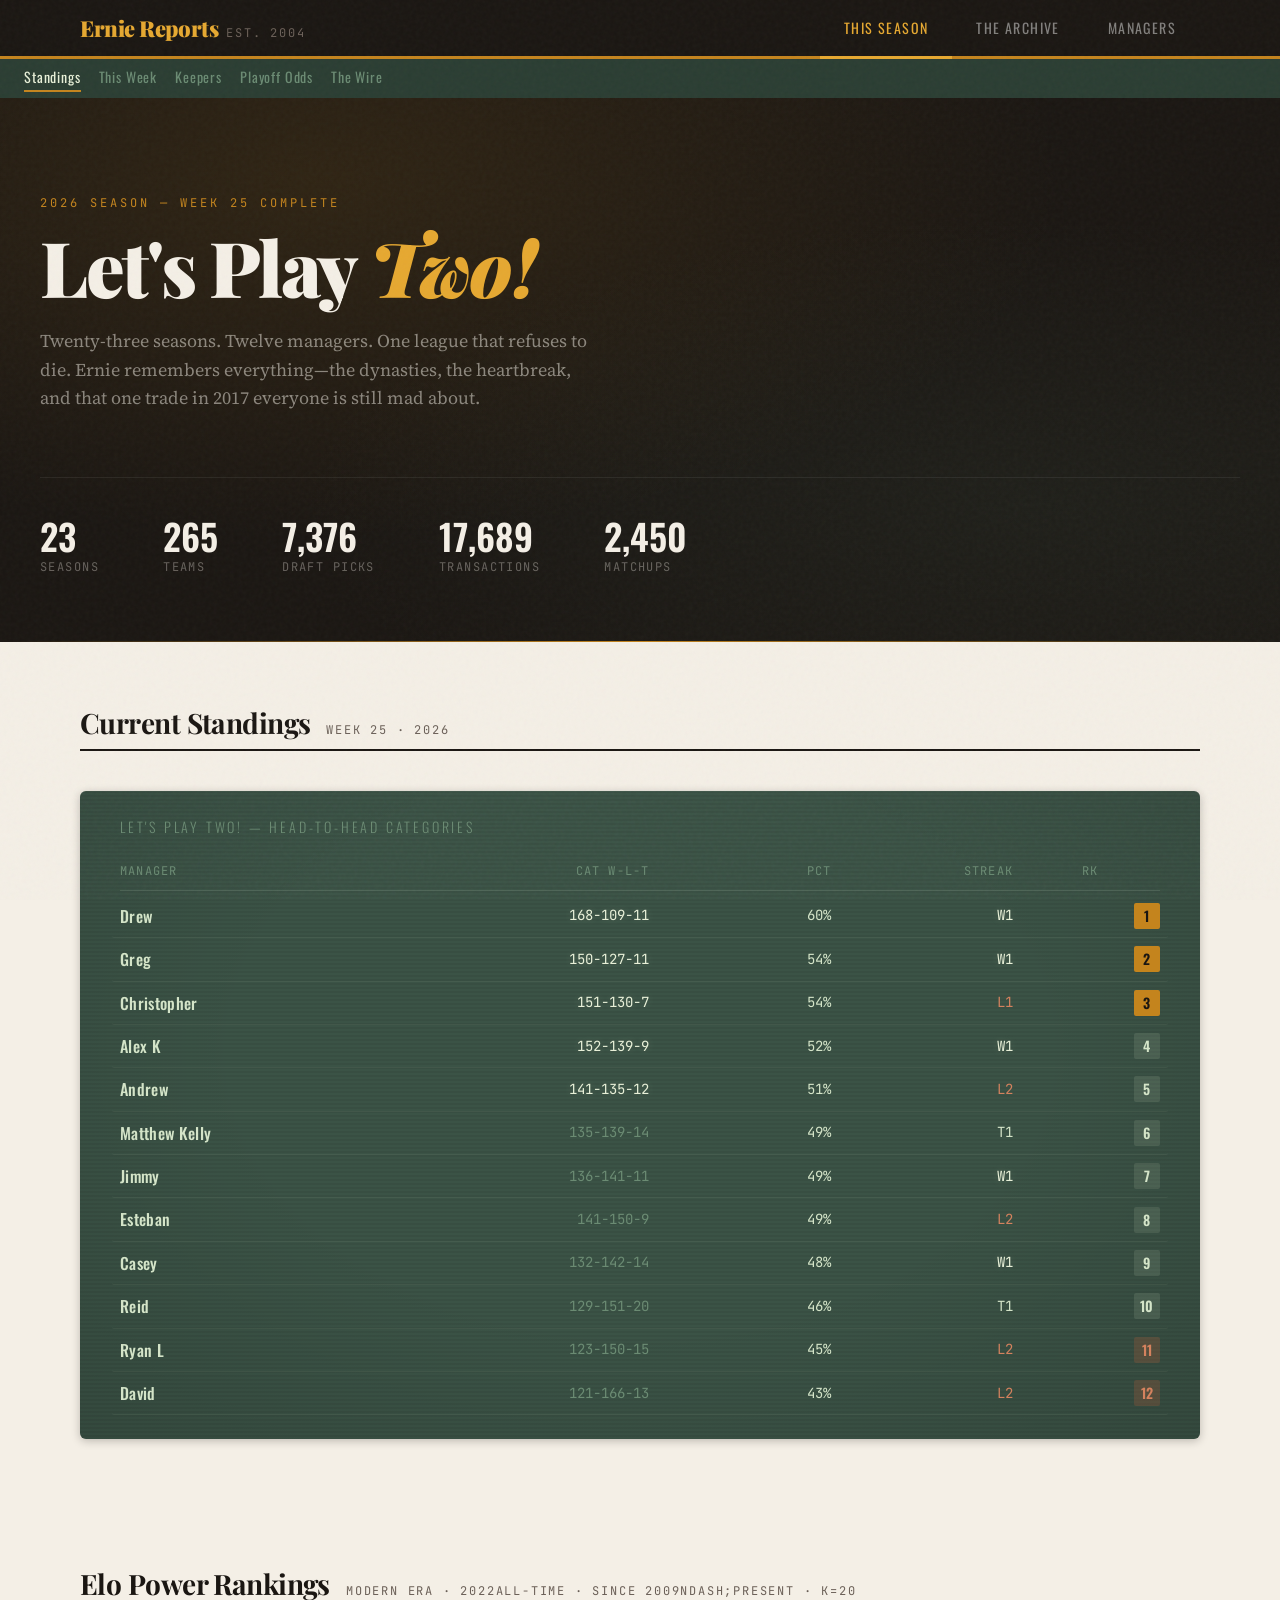
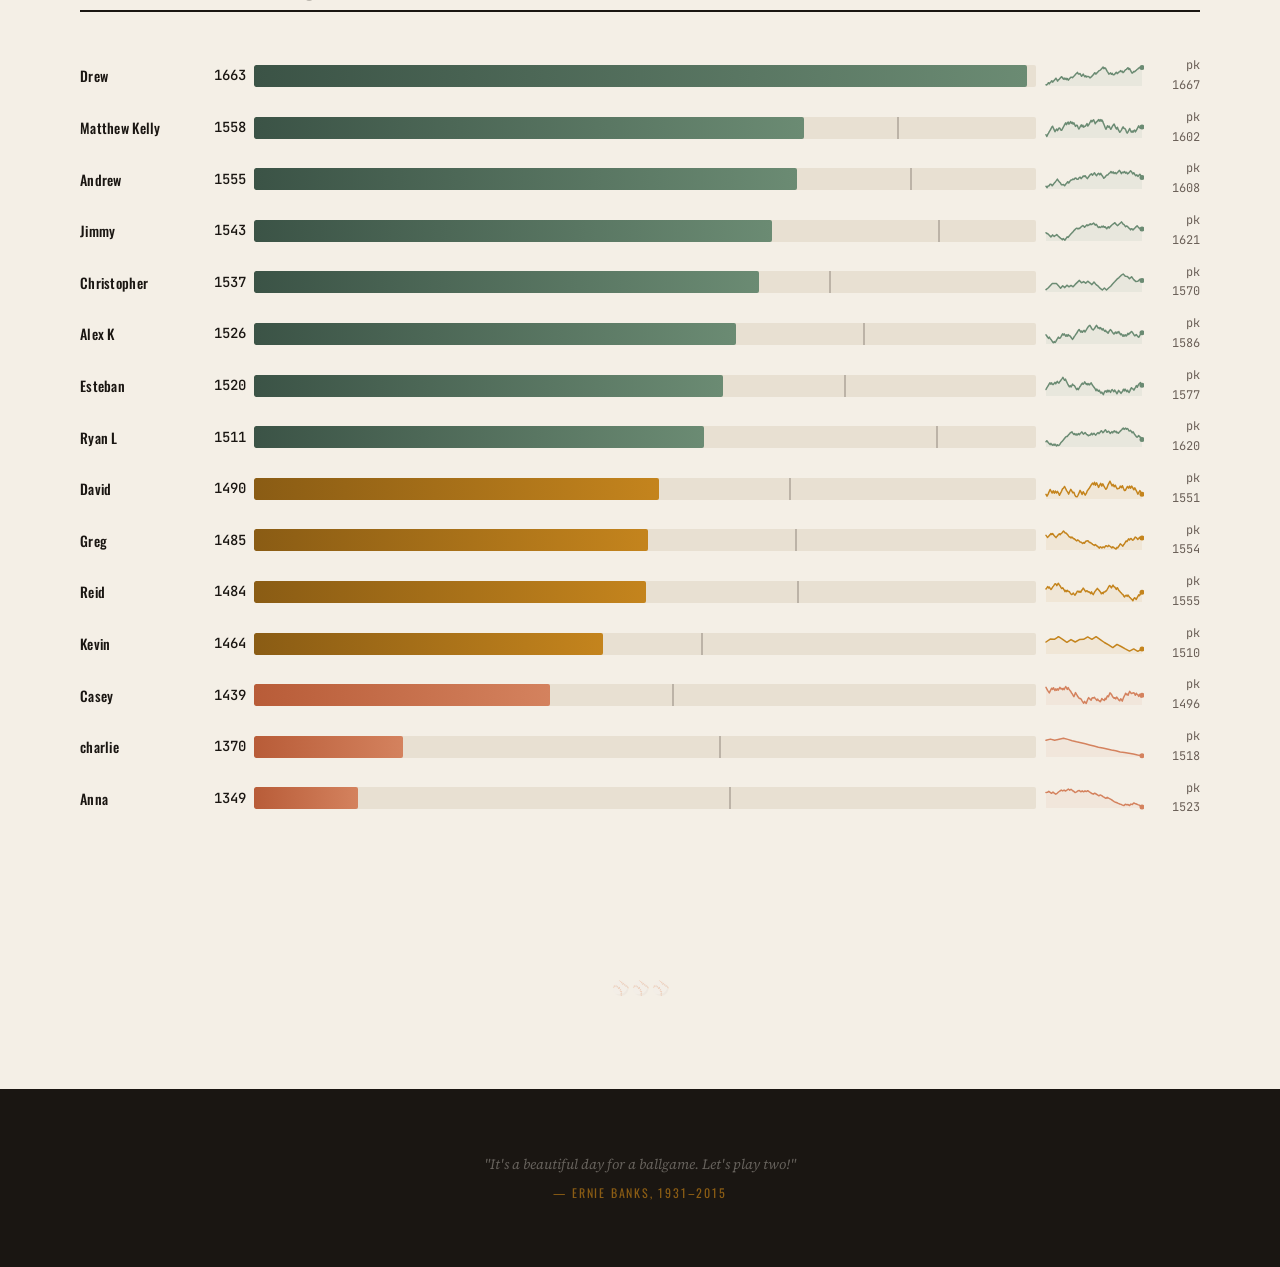
==== commit 599b9554: "keepers: waiver pickups made after the Aug 6 trade deadline are not keeper-eligible (47 players); tr" ====
--- a/index.html
+++ b/index.html
@@ -12,13 +12,13 @@
 <link href="https://fonts.googleapis.com/css2?family=Playfair+Display:ital,wght@0,400;0,700;0,900;1,400&family=Source+Serif+4:ital,opsz,wght@0,8..60,300;0,8..60,400;0,8..60,600;1,8..60,400&family=JetBrains+Mono:wght@300;400;500&family=Oswald:wght@300;400;500;600&display=swap" rel="stylesheet">
 
 <!-- Styles -->
-<link rel="stylesheet" href="src/css/tokens.css?v=202609202236">
-<link rel="stylesheet" href="src/css/layout.css?v=202609202236">
-<link rel="stylesheet" href="src/css/components.css?v=202609202236">
+<link rel="stylesheet" href="src/css/tokens.css?v=202609211137">
+<link rel="stylesheet" href="src/css/layout.css?v=202609211137">
+<link rel="stylesheet" href="src/css/components.css?v=202609211137">
 
 <!-- Data (auto-generated by: python -m src.cli export) -->
-<script src="src/data/data.js?v=202609202236"></script>
-<script src="src/data/keepers.js?v=202609202236"></script>
+<script src="src/data/data.js?v=202609211137"></script>
+<script src="src/data/keepers.js?v=202609211137"></script>
 </head>
 <body>
 
@@ -333,7 +333,7 @@
 </footer>
 
 <!-- App Script -->
-<script src="src/js/app.js?v=202609202236"></script>
+<script src="src/js/app.js?v=202609211137"></script>
 
 </body>
 </html>
